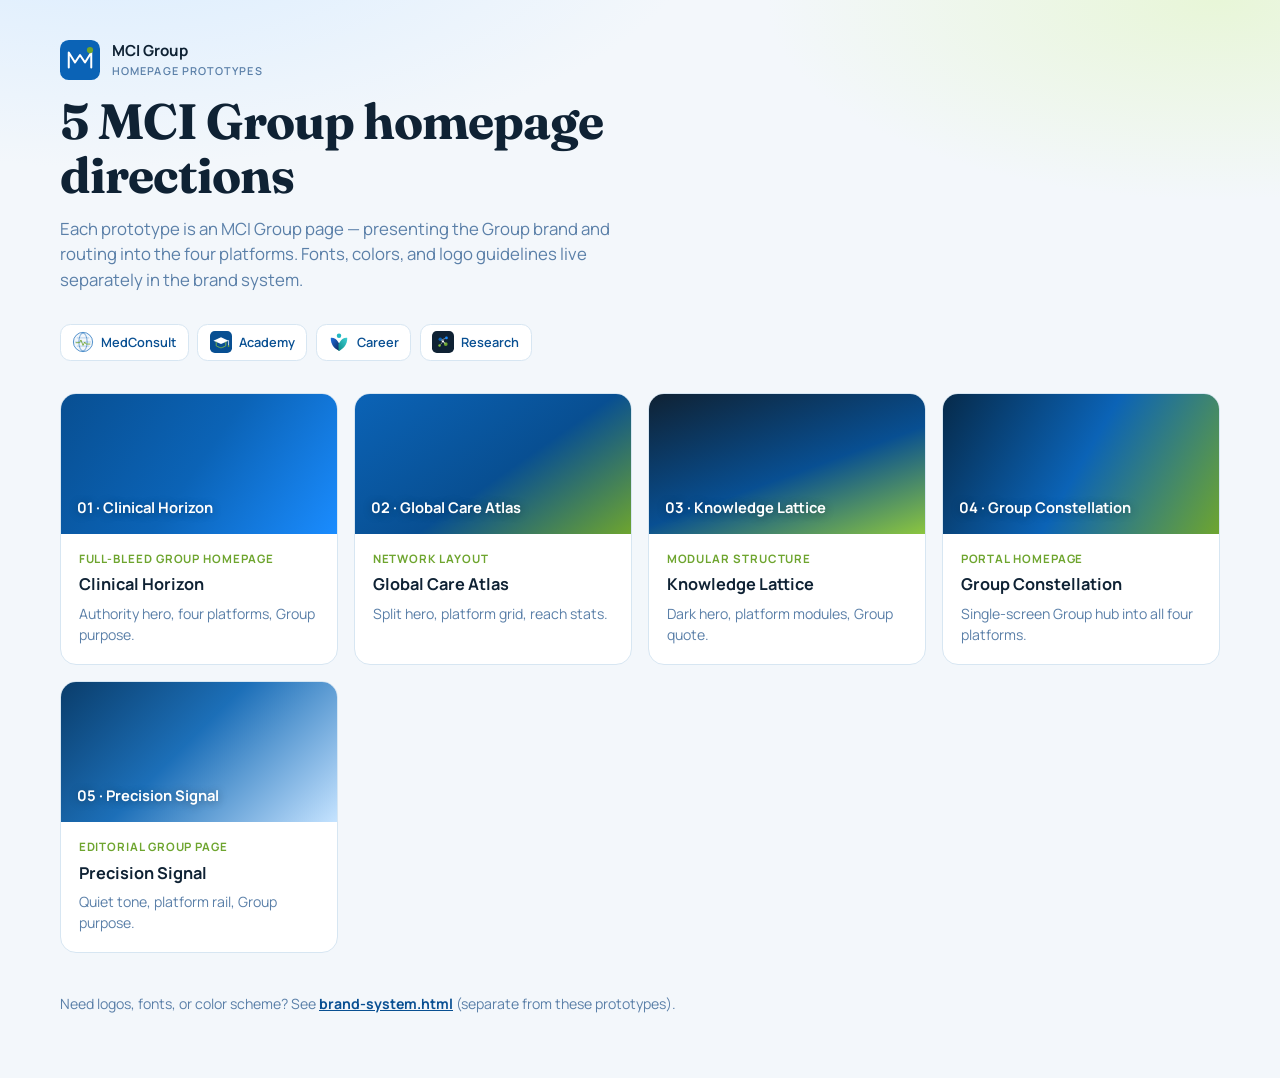
==== index.html @ b9fc5f2c "Add MCI Group identity kit with brand system and five homepage prototypes." ====
<!DOCTYPE html>
<html lang="en">
<head>
  <meta charset="utf-8">
  <meta name="viewport" content="width=device-width, initial-scale=1">
  <title>MCI Group — Homepage Prototypes</title>
  <link rel="preconnect" href="https://fonts.googleapis.com">
  <link rel="preconnect" href="https://fonts.gstatic.com" crossorigin>
  <link href="https://fonts.googleapis.com/css2?family=Fraunces:opsz,wght@9..144,500;9..144,700&family=Manrope:wght@400;500;600;700&display=swap" rel="stylesheet">
  <link rel="stylesheet" href="shared-system.css">
  <style>
    body {
      background:
        radial-gradient(1100px 460px at 8% -8%, #d9ecff 0%, transparent 55%),
        radial-gradient(900px 400px at 95% 0%, #e8f6d8 0%, transparent 50%),
        var(--mist);
    }
    .wrap { width: min(1160px, calc(100% - 2rem)); margin: 0 auto; padding: 2.5rem 0 4rem; }
    header { display: grid; gap: .85rem; margin-bottom: 2rem; max-width: 58ch; }
    header h1 { font-size: clamp(2rem, 4vw, 3.1rem); margin: 0; }
    header p { margin: 0; color: var(--muted); font-size: 1.05rem; }
    .platforms-row {
      display: flex; flex-wrap: wrap; gap: .55rem; margin-bottom: 2rem;
    }
    .platforms-row span {
      display: inline-flex; align-items: center; gap: .45rem;
      background: #fff; border: 1px solid var(--line); border-radius: .65rem;
      padding: .4rem .7rem; font-size: .8rem; font-weight: 600; color: var(--blue-dk);
    }
    .platforms-row img { width: 22px; height: 22px; }
    .grid { display: grid; grid-template-columns: repeat(auto-fit, minmax(260px, 1fr)); gap: 1rem; }
    a.card {
      display: flex; flex-direction: column; text-decoration: none; color: inherit;
      background: #fff; border: 1px solid var(--line); border-radius: 1rem; overflow: hidden;
      transition: transform .25s ease, box-shadow .25s ease;
    }
    a.card:hover { transform: translateY(-3px); box-shadow: var(--shadow); }
    .preview { height: 140px; position: relative; }
    .preview::after {
      content: attr(data-label); position: absolute; left: 1rem; bottom: 1rem;
      color: #fff; font-weight: 700; font-size: .92rem; text-shadow: 0 1px 8px rgba(0,0,0,.35);
    }
    .body { padding: 1rem 1.1rem 1.2rem; display: grid; gap: .35rem; }
    .body h3 { margin: 0; font-size: 1.02rem; font-family: var(--font-en); letter-spacing: 0; }
    .body p { margin: 0; color: var(--muted); font-size: .88rem; }
    .meta { font-size: .72rem; font-weight: 700; letter-spacing: .08em; text-transform: uppercase; color: var(--green); }
    .p1 { background: linear-gradient(125deg, #084f92, #0b63b6 50%, #1a8cff); }
    .p2 { background: linear-gradient(145deg, #0b63b6, #084f92 55%, #6ea52f); }
    .p3 { background: linear-gradient(160deg, #0f2234, #084f92 55%, #8cc63f); }
    .p4 { background: linear-gradient(120deg, #062a4a, #0b63b6, #6ea52f); }
    .p5 { background: linear-gradient(135deg, #0a3d6b, #1c6fb8 45%, #c5e3ff); }
    footer { margin-top: 2.5rem; color: var(--muted); font-size: .88rem; }
    footer a { color: var(--blue-dk); font-weight: 700; }
  </style>
</head>
<body>
  <div class="wrap">
    <header>
      <a class="brand-lockup" href="#">
        <img class="mark" src="assets/concepts/mark-group.svg" alt="">
        <div><strong>MCI Group</strong><small>Homepage prototypes</small></div>
      </a>
      <h1>5 MCI Group homepage directions</h1>
      <p>
        Each prototype is an MCI Group page — presenting the Group brand and routing into the four platforms.
        Fonts, colors, and logo guidelines live separately in the brand system.
      </p>
    </header>

    <div class="platforms-row" aria-label="Four platforms">
      <span><img src="assets/concepts/mark-medconsult.svg" alt="">MedConsult</span>
      <span><img src="assets/concepts/mark-academy.svg" alt="">Academy</span>
      <span><img src="assets/concepts/mark-career.svg" alt="">Career</span>
      <span><img src="assets/concepts/mark-research.svg" alt="">Research</span>
    </div>

    <div class="grid">
      <a class="card" href="01-clinical-horizon.html">
        <div class="preview p1" data-label="01 · Clinical Horizon"></div>
        <div class="body">
          <div class="meta">Full-bleed Group homepage</div>
          <h3>Clinical Horizon</h3>
          <p>Authority hero, four platforms, Group purpose.</p>
        </div>
      </a>
      <a class="card" href="02-global-care-atlas.html">
        <div class="preview p2" data-label="02 · Global Care Atlas"></div>
        <div class="body">
          <div class="meta">Network layout</div>
          <h3>Global Care Atlas</h3>
          <p>Split hero, platform grid, reach stats.</p>
        </div>
      </a>
      <a class="card" href="03-knowledge-lattice.html">
        <div class="preview p3" data-label="03 · Knowledge Lattice"></div>
        <div class="body">
          <div class="meta">Modular structure</div>
          <h3>Knowledge Lattice</h3>
          <p>Dark hero, platform modules, Group quote.</p>
        </div>
      </a>
      <a class="card" href="04-group-constellation.html">
        <div class="preview p4" data-label="04 · Group Constellation"></div>
        <div class="body">
          <div class="meta">Portal homepage</div>
          <h3>Group Constellation</h3>
          <p>Single-screen Group hub into all four platforms.</p>
        </div>
      </a>
      <a class="card" href="05-precision-signal.html">
        <div class="preview p5" data-label="05 · Precision Signal"></div>
        <div class="body">
          <div class="meta">Editorial Group page</div>
          <h3>Precision Signal</h3>
          <p>Quiet tone, platform rail, Group purpose.</p>
        </div>
      </a>
    </div>

    <footer>
      Need logos, fonts, or color scheme? See <a href="brand-system.html">brand-system.html</a> (separate from these prototypes).
    </footer>
  </div>
</body>
</html>
---- shared-system.css ----
/* MCI Group — ONE shared system for all platforms & prototypes */
:root {
  --blue: #0B63B6;
  --blue-dk: #084F92;
  --blue-lt: #1A8CFF;
  --green: #6EA52F;
  --green-lt: #8CC63F;
  --ink: #0F2234;
  --muted: #5A7FA8;
  --mist: #F3F7FB;
  --line: #D7E6F2;
  --white: #FFFFFF;
  --font-en: "Manrope", system-ui, sans-serif;
  --font-en-display: "Fraunces", Georgia, serif;
  --font-ar: "Cairo", "Tajawal", sans-serif;
  --radius: 1rem;
  --shadow: 0 14px 40px rgba(15, 34, 52, 0.08);
}

* { box-sizing: border-box; }
html { scroll-behavior: smooth; }
body {
  margin: 0;
  font-family: var(--font-en);
  color: var(--ink);
  background: var(--mist);
  line-height: 1.5;
}
[lang="ar"], .ar { font-family: var(--font-ar); direction: rtl; }

h1, h2, .display {
  font-family: var(--font-en-display);
  letter-spacing: -0.02em;
  line-height: 1.1;
}
.ar h1, .ar h2, .ar .display,
[lang="ar"] h1, [lang="ar"] h2 {
  font-family: var(--font-ar);
  font-weight: 700;
  letter-spacing: 0;
}

a { color: inherit; }
img { max-width: 100%; display: block; }

.container {
  width: min(1160px, calc(100% - 2rem));
  margin-inline: auto;
}

.btn {
  display: inline-flex;
  align-items: center;
  justify-content: center;
  gap: .5rem;
  padding: .85rem 1.2rem;
  border-radius: .7rem;
  font-weight: 700;
  font-size: .92rem;
  text-decoration: none;
  border: 0;
  cursor: pointer;
  transition: transform .2s ease, box-shadow .2s ease;
}
.btn:hover { transform: translateY(-2px); }
.btn-primary { background: var(--blue); color: #fff; }
.btn-primary:hover { background: var(--blue-dk); box-shadow: 0 10px 24px rgba(11,99,182,.25); }
.btn-ghost {
  background: transparent;
  color: #fff;
  box-shadow: inset 0 0 0 1.5px rgba(255,255,255,.55);
}
.btn-outline {
  background: #fff;
  color: var(--blue-dk);
  box-shadow: inset 0 0 0 1.5px var(--line);
}

.kicker {
  color: var(--green);
  font-size: .75rem;
  font-weight: 700;
  letter-spacing: .14em;
  text-transform: uppercase;
}

.brand-lockup {
  display: inline-flex;
  align-items: center;
  gap: .75rem;
  text-decoration: none;
  color: inherit;
  flex-shrink: 0;
}
.brand-lockup img.mark { width: 40px; height: 40px; }
.brand-lockup strong { display: block; font-size: .95rem; font-weight: 700; }
.brand-lockup small {
  display: block;
  font-size: .68rem;
  letter-spacing: .1em;
  text-transform: uppercase;
  color: var(--muted);
  font-weight: 600;
}

/* Proper 3-zone nav: brand | links | actions */
.mci-nav {
  display: grid;
  grid-template-columns: auto 1fr auto;
  align-items: center;
  gap: 1.25rem;
  min-height: 64px;
  padding: .85rem 0;
}
.mci-nav__links {
  display: flex;
  align-items: center;
  justify-content: center;
  flex-wrap: wrap;
  gap: .15rem 1.35rem;
}
.mci-nav__links a {
  text-decoration: none;
  font-size: .9rem;
  font-weight: 600;
  color: inherit;
  opacity: .88;
  padding: .35rem 0;
  position: relative;
}
.mci-nav__links a:hover { opacity: 1; }
.mci-nav__links a::after {
  content: "";
  position: absolute;
  left: 0; right: 0; bottom: 0;
  height: 2px;
  background: var(--green);
  transform: scaleX(0);
  transition: transform .2s ease;
}
.mci-nav__links a:hover::after { transform: scaleX(1); }
.mci-nav__actions {
  display: flex;
  align-items: center;
  gap: .55rem;
  flex-shrink: 0;
}
.mci-nav .nav-cta {
  display: inline-flex;
  align-items: center;
  text-decoration: none;
  font-size: .82rem;
  font-weight: 700;
  padding: .55rem .9rem;
  border-radius: .55rem;
  background: #fff;
  color: var(--blue-dk);
  white-space: nowrap;
}
.mci-nav--on-dark { color: #fff; }
.mci-nav--on-dark .brand-lockup small { color: rgba(255,255,255,.7); }
.mci-nav--on-dark .mci-nav__links a { color: rgba(255,255,255,.92); }
.mci-nav--on-light { color: var(--ink); }
.mci-nav--on-light .nav-cta {
  background: var(--blue);
  color: #fff;
}

.hero-copy {
  padding: 2.5rem 0 4.25rem;
  max-width: 42rem;
}
.hero-copy h1 {
  font-size: clamp(2.8rem, 6.5vw, 4.8rem);
  margin: .45rem 0 .9rem;
}
.hero-copy p {
  margin: 0 0 1.5rem;
  font-size: 1.1rem;
  line-height: 1.5;
  max-width: 38ch;
}
.hero-copy .cta-row {
  display: flex;
  flex-wrap: wrap;
  gap: .7rem;
}

@media (max-width: 860px) {
  .mci-nav {
    grid-template-columns: 1fr auto;
    gap: .75rem;
  }
  .mci-nav__links {
    grid-column: 1 / -1;
    order: 3;
    justify-content: flex-start;
    gap: .85rem 1.1rem;
    padding-top: .15rem;
  }
}

.platform-grid {
  display: grid;
  grid-template-columns: repeat(4, 1fr);
  gap: 1rem;
}
.platform-card {
  background: #fff;
  border: 1px solid var(--line);
  border-radius: var(--radius);
  padding: 1.2rem;
  text-decoration: none;
  color: inherit;
  transition: border-color .2s ease, transform .2s ease, box-shadow .2s ease;
}
.platform-card:hover {
  border-color: var(--blue);
  transform: translateY(-3px);
  box-shadow: var(--shadow);
}
.platform-card .mark { width: 48px; height: 48px; margin-bottom: .85rem; }
.platform-card h3 { margin: 0 0 .35rem; font-size: 1rem; font-family: var(--font-en); font-weight: 700; letter-spacing: 0; }
.platform-card p { margin: 0; color: var(--muted); font-size: .88rem; }

.site-footer {
  border-top: 1px solid var(--line);
  padding: 1.5rem 0 2rem;
  color: var(--muted);
  font-size: .88rem;
  display: flex;
  justify-content: space-between;
  gap: 1rem;
  flex-wrap: wrap;
}
.site-footer a { color: var(--blue-dk); font-weight: 600; text-decoration: none; }

@media (max-width: 900px) {
  .platform-grid { grid-template-columns: 1fr 1fr; }
}
@media (max-width: 560px) {
  .platform-grid { grid-template-columns: 1fr; }
}
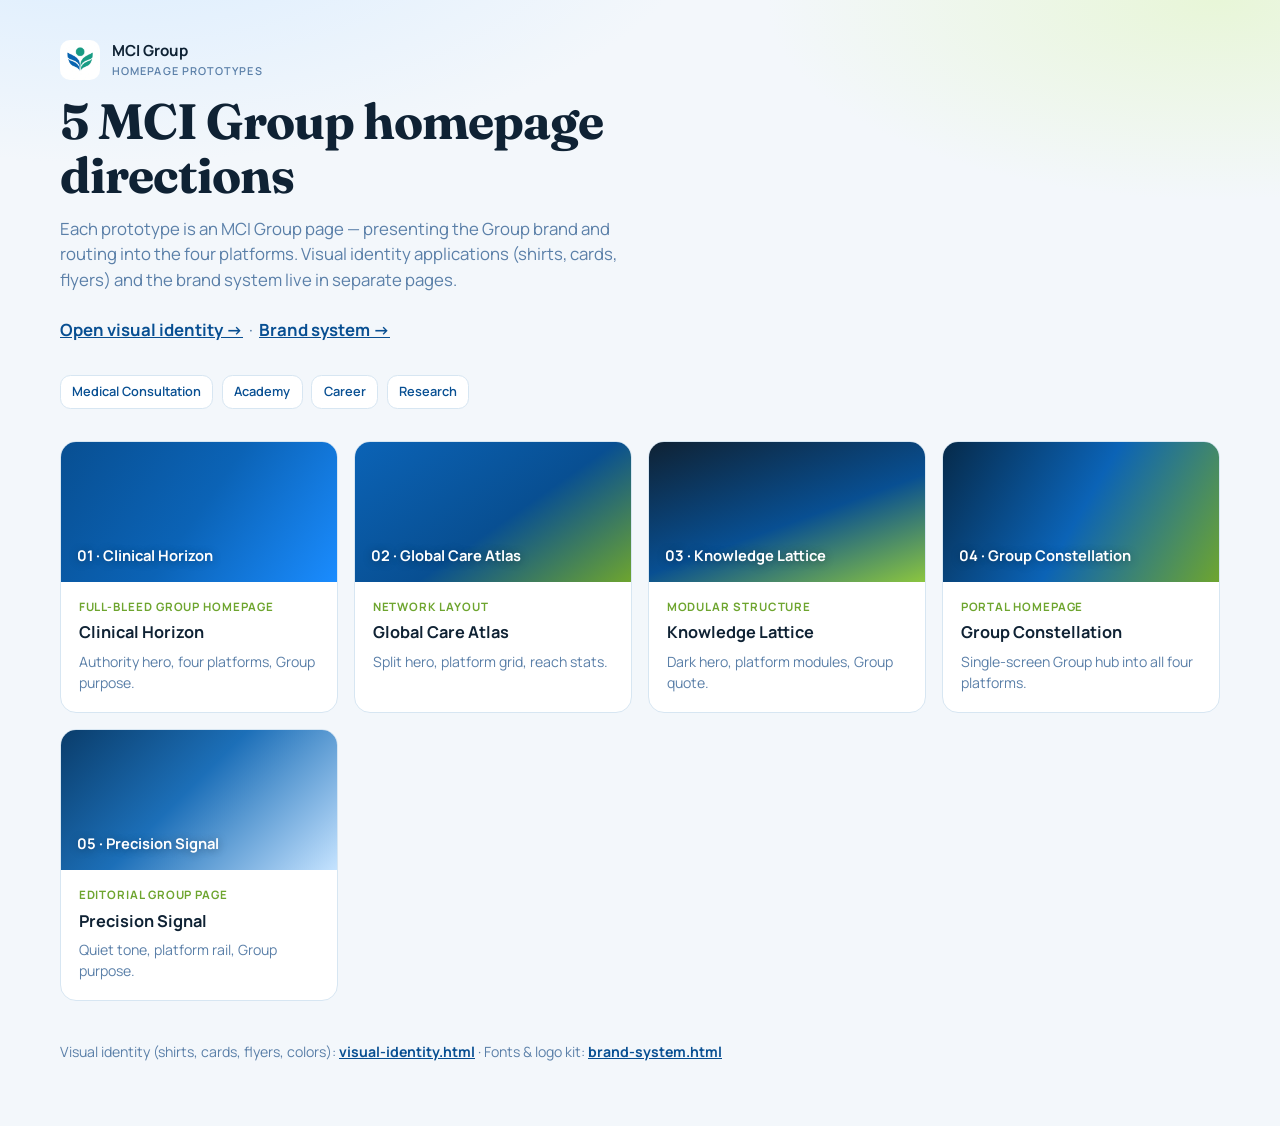
==== commit 6c7930dd: "3 MCI Group Samples" ====
--- a/index.html
+++ b/index.html
@@ -56,22 +56,27 @@
 <body>
   <div class="wrap">
     <header>
-      <a class="brand-lockup" href="#">
-        <img class="mark" src="assets/concepts/mark-group.svg" alt="">
+      <a class="brand-lockup" href="visual-identity.html">
+        <img class="mark" src="assets/logos/mci-group-mark.jpg" alt="MCI Group" style="border-radius:10px;object-fit:contain;">
         <div><strong>MCI Group</strong><small>Homepage prototypes</small></div>
       </a>
       <h1>5 MCI Group homepage directions</h1>
       <p>
         Each prototype is an MCI Group page — presenting the Group brand and routing into the four platforms.
-        Fonts, colors, and logo guidelines live separately in the brand system.
+        Visual identity applications (shirts, cards, flyers) and the brand system live in separate pages.
+      </p>
+      <p style="margin:.75rem 0 0;">
+        <a href="visual-identity.html" style="font-weight:700;color:var(--blue-dk);">Open visual identity →</a>
+        &nbsp;·&nbsp;
+        <a href="brand-system.html" style="font-weight:700;color:var(--blue-dk);">Brand system →</a>
       </p>
     </header>
 
     <div class="platforms-row" aria-label="Four platforms">
-      <span><img src="assets/concepts/mark-medconsult.svg" alt="">MedConsult</span>
-      <span><img src="assets/concepts/mark-academy.svg" alt="">Academy</span>
-      <span><img src="assets/concepts/mark-career.svg" alt="">Career</span>
-      <span><img src="assets/concepts/mark-research.svg" alt="">Research</span>
+      <span>Medical Consultation</span>
+      <span>Academy</span>
+      <span>Career</span>
+      <span>Research</span>
     </div>
 
     <div class="grid">
@@ -118,7 +123,8 @@
     </div>
 
     <footer>
-      Need logos, fonts, or color scheme? See <a href="brand-system.html">brand-system.html</a> (separate from these prototypes).
+      Visual identity (shirts, cards, flyers, colors): <a href="visual-identity.html">visual-identity.html</a>
+      · Fonts &amp; logo kit: <a href="brand-system.html">brand-system.html</a>
     </footer>
   </div>
 </body>
